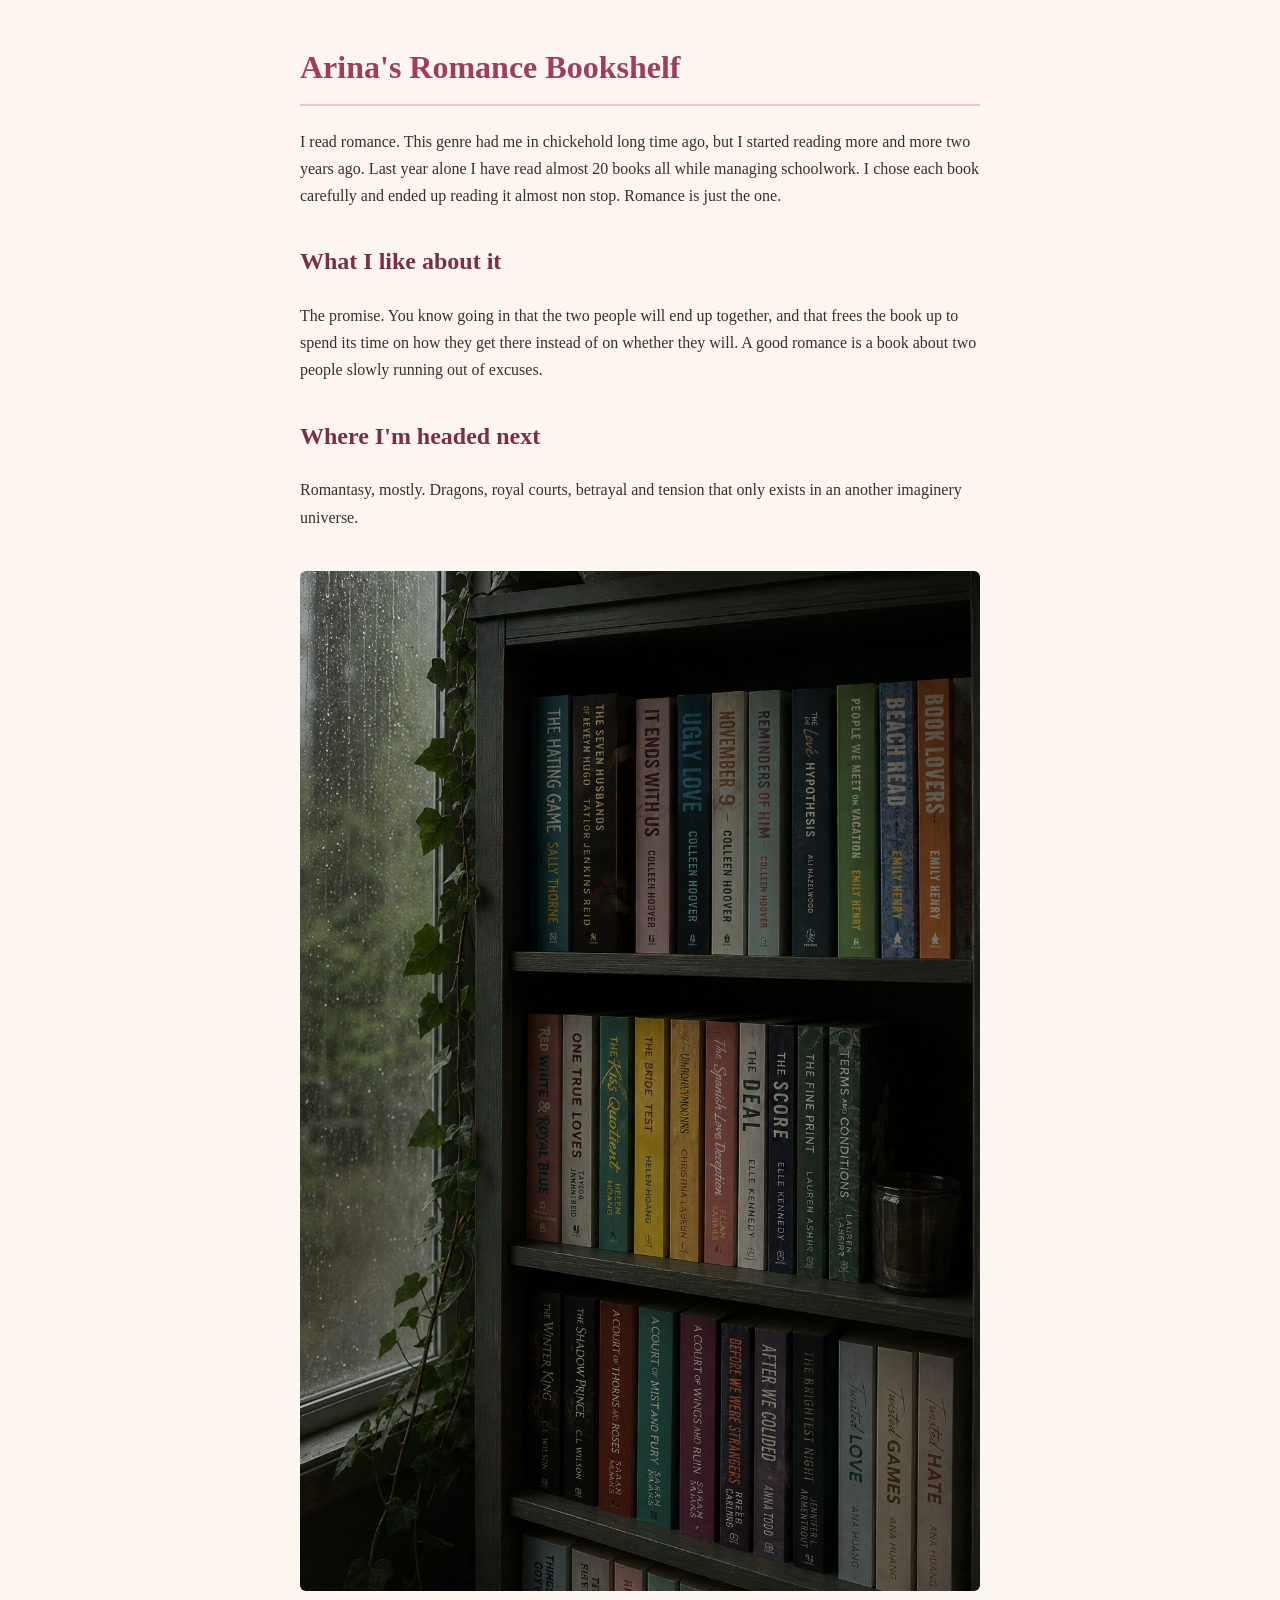
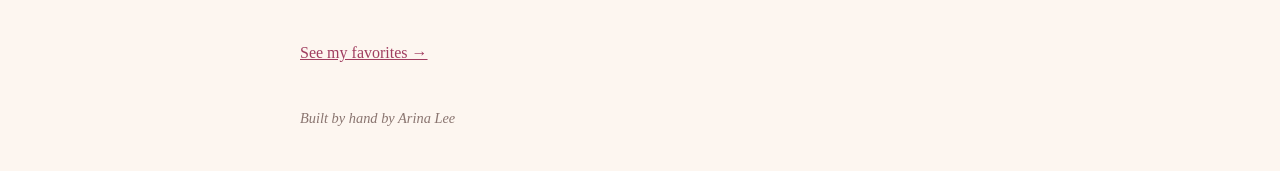
==== index.html @ 94889c97 "my site" ====
<!DOCTYPE html>
<html>
<head>
  <title>Arina's Romance Bookshelf</title>
  <link rel="stylesheet" href="style.css">
</head>
<body>
  <h1>Arina's Romance Bookshelf</h1>

  <p>I read romance. This genre had me in chickehold long time ago, but I started reading more and more two years ago. Last year alone I have read almost 20 books all while managing schoolwork. I chose each book carefully and ended up reading it almost non stop. Romance is just the one.</p>

  <h2>What I like about it</h2>

  <p>The promise. You know going in that the two people will end up together,
  and that frees the book up to spend its time on how they get there instead of
  on whether they will. A good romance is a book about two people slowly running
  out of excuses.</p>

  <h2>Where I'm headed next</h2>

  <p>Romantasy, mostly. Dragons, royal courts, betrayal and tension that only exists in an another imaginery universe.</p>

  <img src="images/bookshelf.jpg" alt="My bookshelf">

  <p><a href="favorites.html">See my favorites &rarr;</a></p>

  <p class="signature">Built by hand by Arina Lee</p>
</body>
</html>
---- style.css ----
body {
  font-family: Georgia, serif;
  max-width: 680px;
  margin: 40px auto;
  padding: 0 20px;
  background-color: #fdf6f0;
  color: #3a2e2a;
  line-height: 1.7;
}

h1 {
  color: #a03d5f;
  border-bottom: 2px solid #e8c4d0;
  padding-bottom: 10px;
}

h2 {
  color: #7a2e48;
  margin-top: 32px;
}

img {
  max-width: 100%;
  border-radius: 6px;
  margin: 24px 0;
}

a {
  color: #a03d5f;
}

.signature {
  margin-top: 40px;
  font-style: italic;
  font-size: 0.9em;
  color: #8a7570;
}
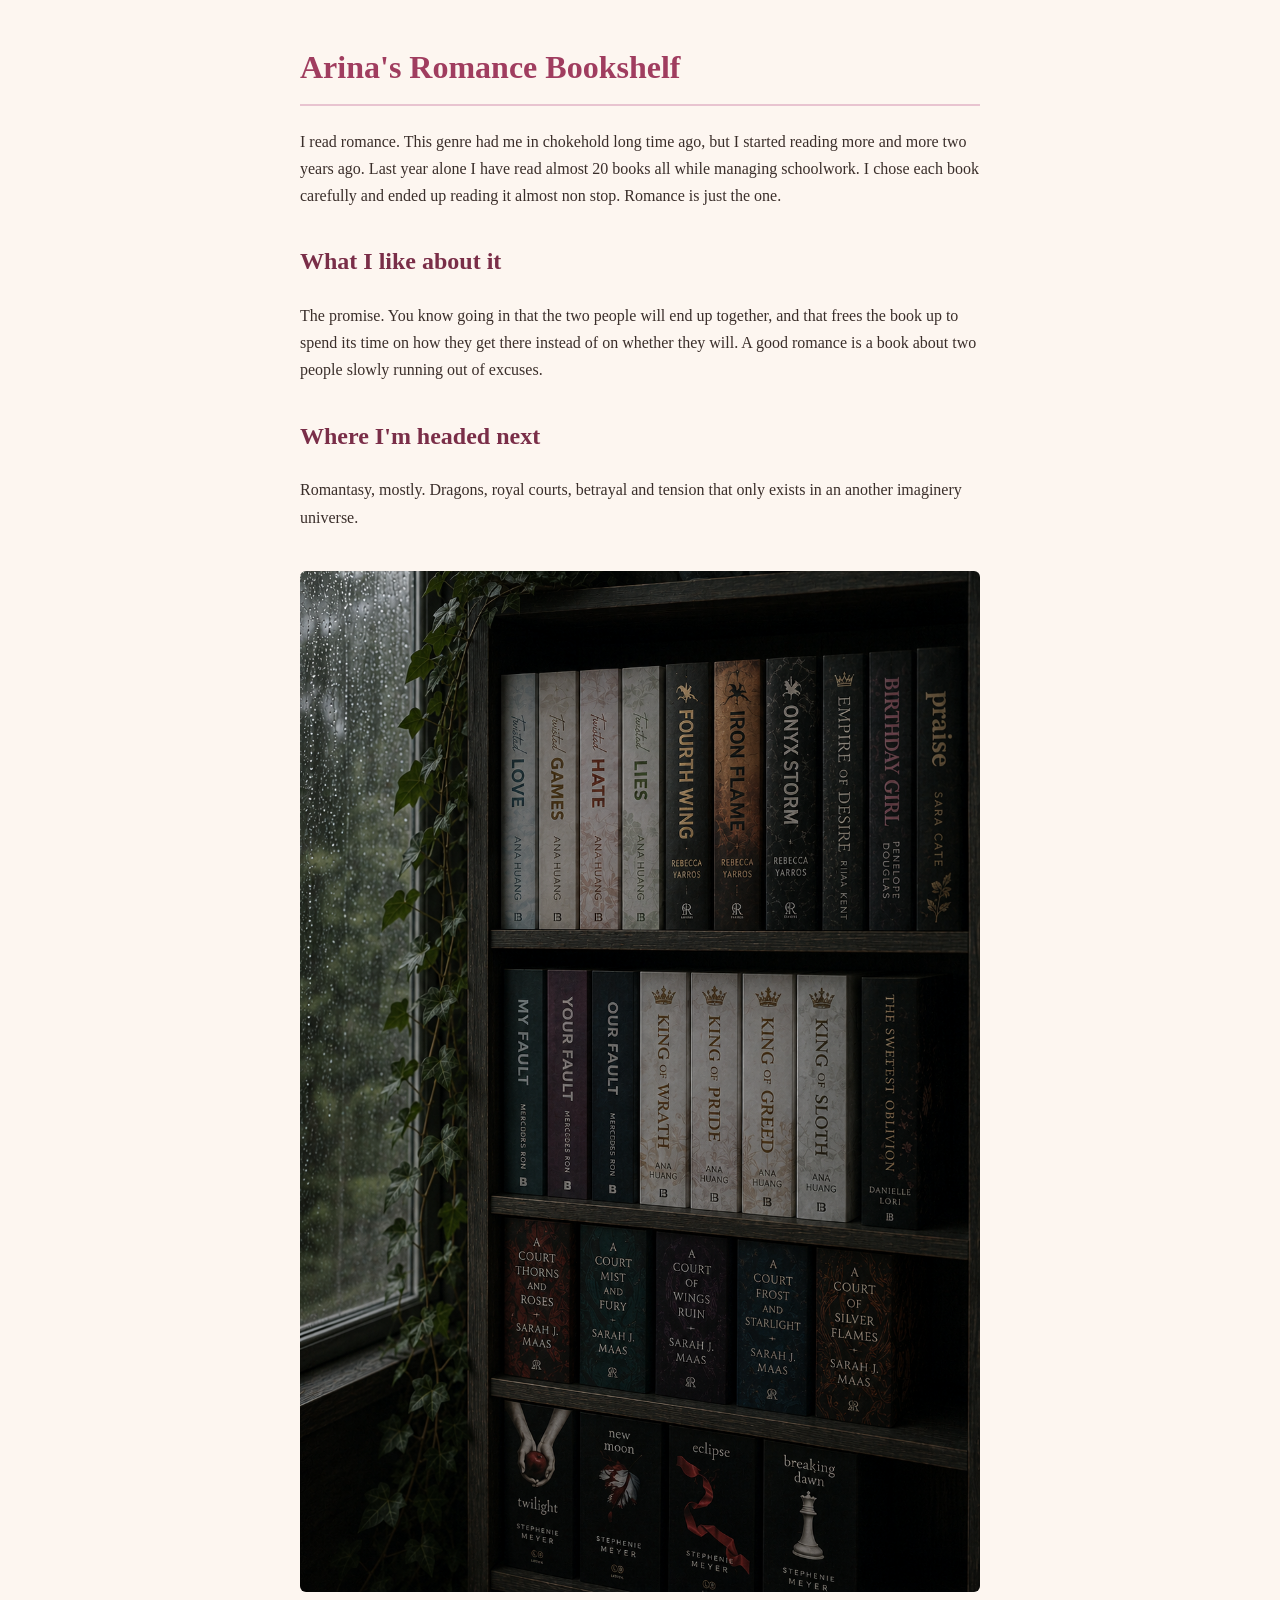
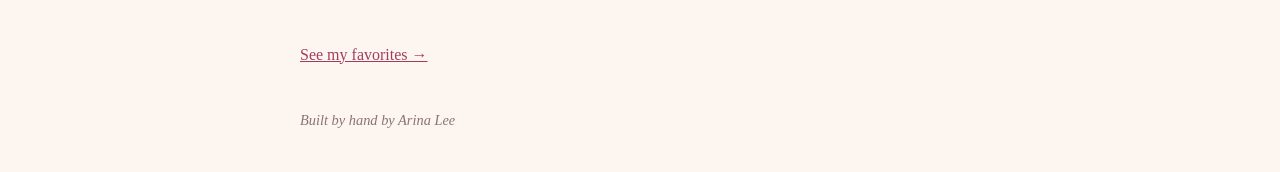
==== commit 4174fb5c: "update photo and text" ====
--- a/index.html
+++ b/index.html
@@ -7,7 +7,7 @@
 <body>
   <h1>Arina's Romance Bookshelf</h1>
 
-  <p>I read romance. This genre had me in chickehold long time ago, but I started reading more and more two years ago. Last year alone I have read almost 20 books all while managing schoolwork. I chose each book carefully and ended up reading it almost non stop. Romance is just the one.</p>
+  <p>I read romance. This genre had me in chokehold long time ago, but I started reading more and more two years ago. Last year alone I have read almost 20 books all while managing schoolwork. I chose each book carefully and ended up reading it almost non stop. Romance is just the one.</p>
 
   <h2>What I like about it</h2>
 
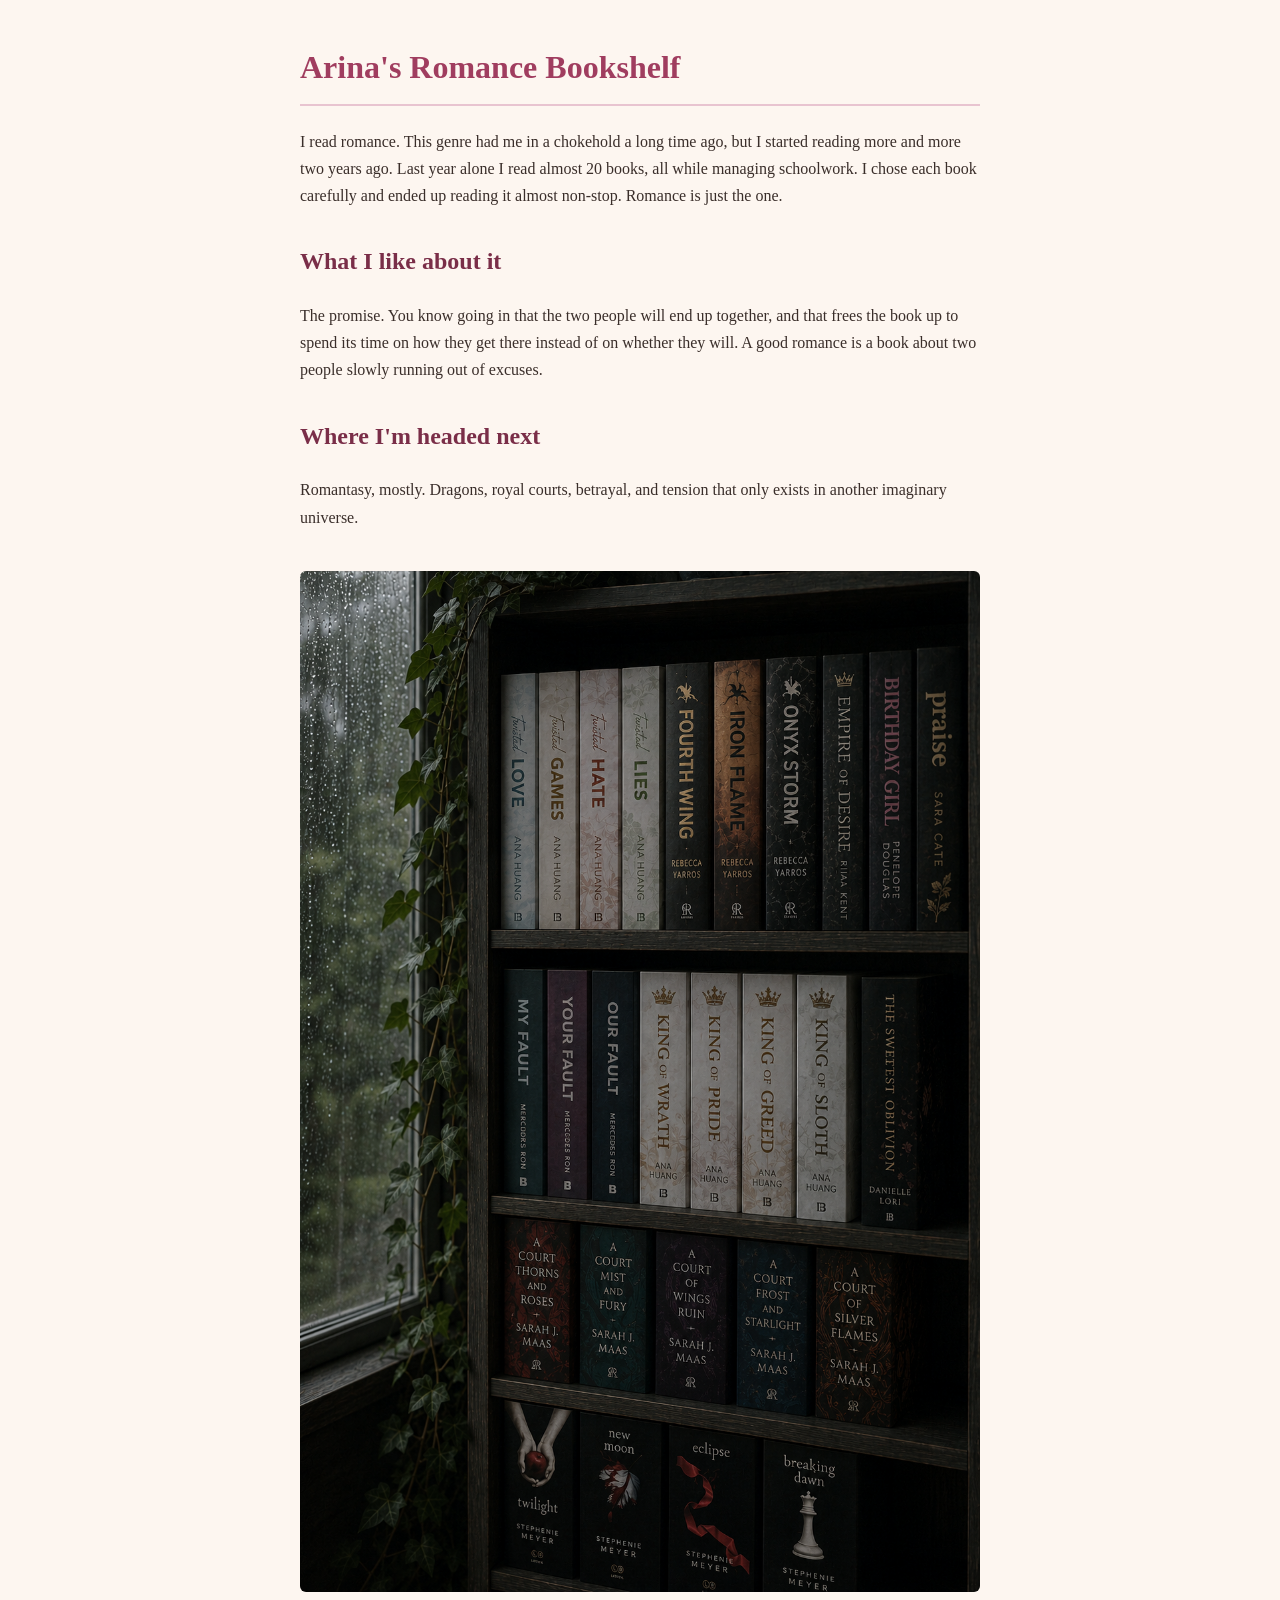
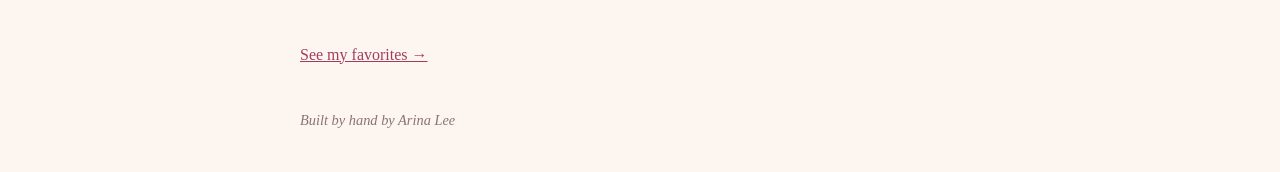
==== commit 82d1d2f5: "add UTF-8 charset, fix text" ====
--- a/index.html
+++ b/index.html
@@ -1,13 +1,17 @@
 <!DOCTYPE html>
 <html>
 <head>
+  <meta charset="UTF-8">
   <title>Arina's Romance Bookshelf</title>
   <link rel="stylesheet" href="style.css">
 </head>
 <body>
   <h1>Arina's Romance Bookshelf</h1>
 
-  <p>I read romance. This genre had me in chokehold long time ago, but I started reading more and more two years ago. Last year alone I have read almost 20 books all while managing schoolwork. I chose each book carefully and ended up reading it almost non stop. Romance is just the one.</p>
+  <p>I read romance. This genre had me in a chokehold a long time ago, but I
+  started reading more and more two years ago. Last year alone I read almost 20
+  books, all while managing schoolwork. I chose each book carefully and ended up
+  reading it almost non-stop. Romance is just the one.</p>
 
   <h2>What I like about it</h2>
 
@@ -18,7 +22,8 @@
 
   <h2>Where I'm headed next</h2>
 
-  <p>Romantasy, mostly. Dragons, royal courts, betrayal and tension that only exists in an another imaginery universe.</p>
+  <p>Romantasy, mostly. Dragons, royal courts, betrayal, and tension that only
+  exists in another imaginary universe.</p>
 
   <img src="images/bookshelf.jpg" alt="My bookshelf">
 
